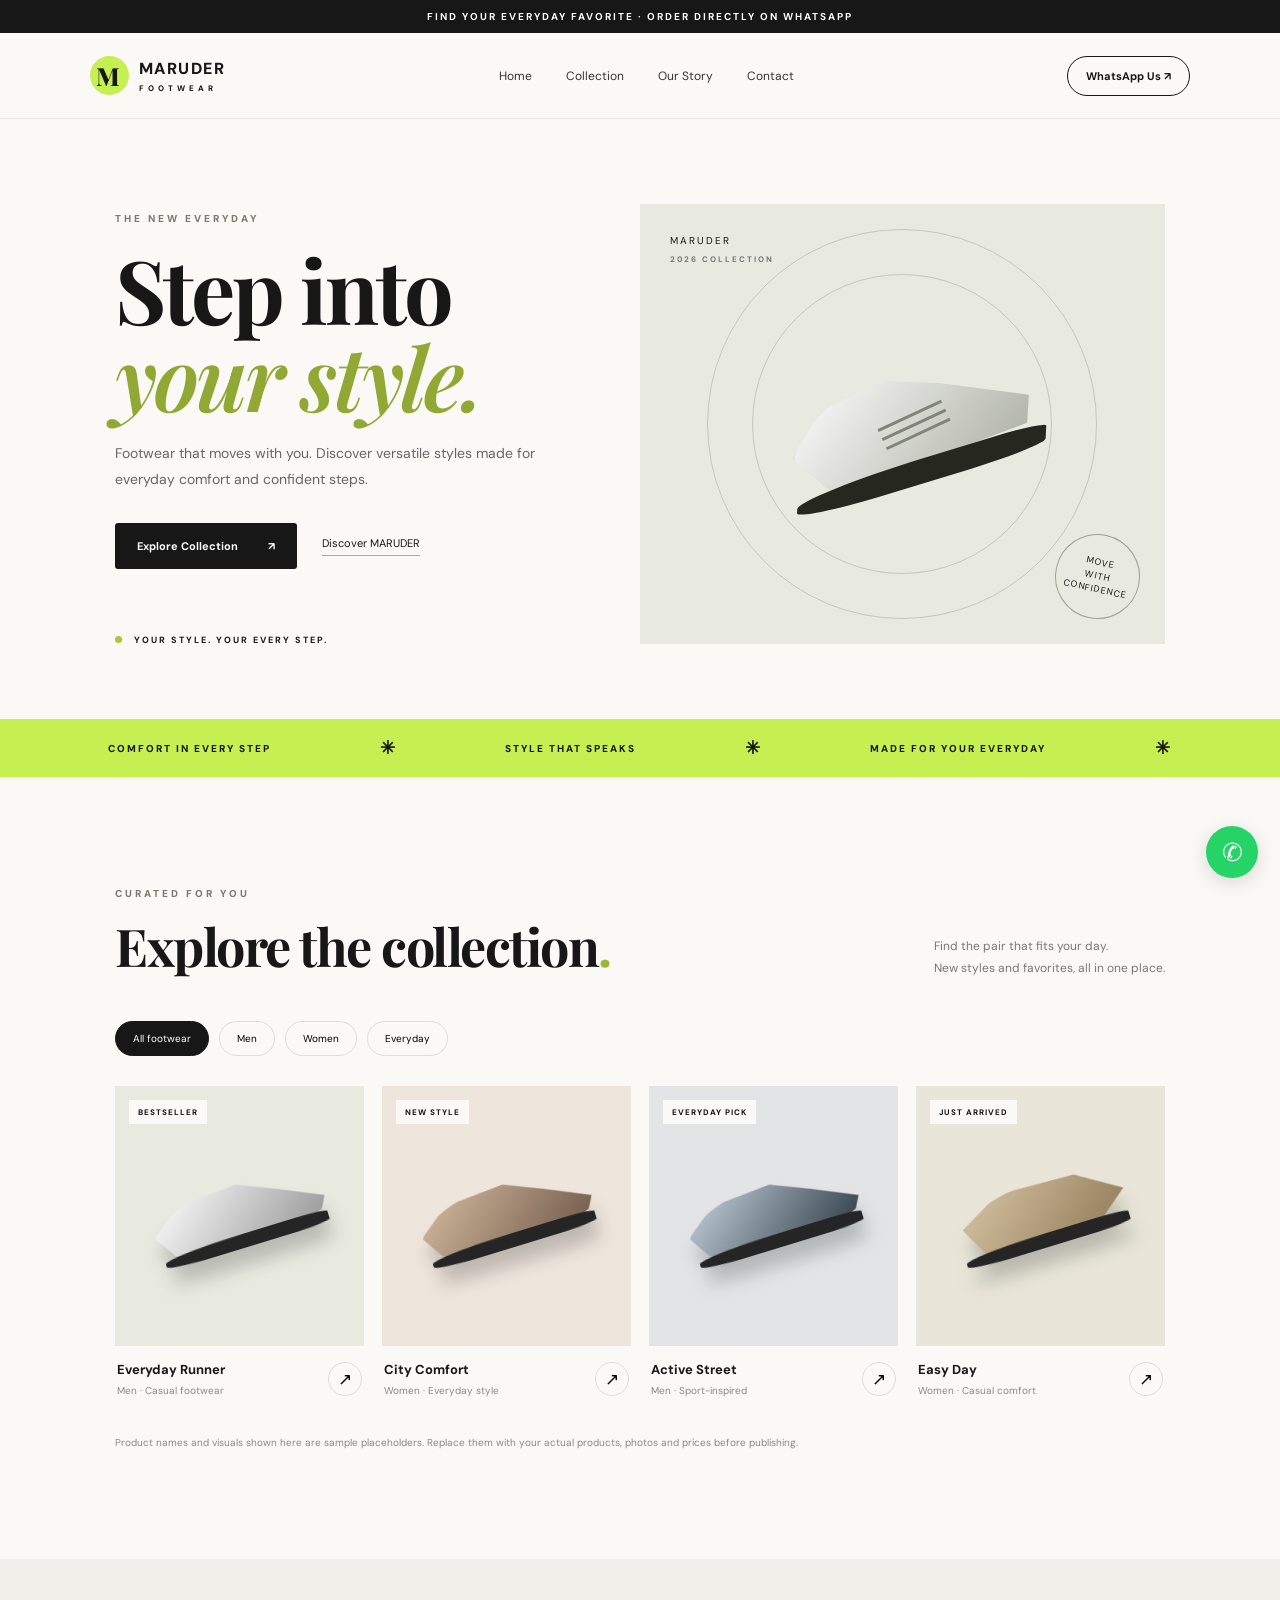
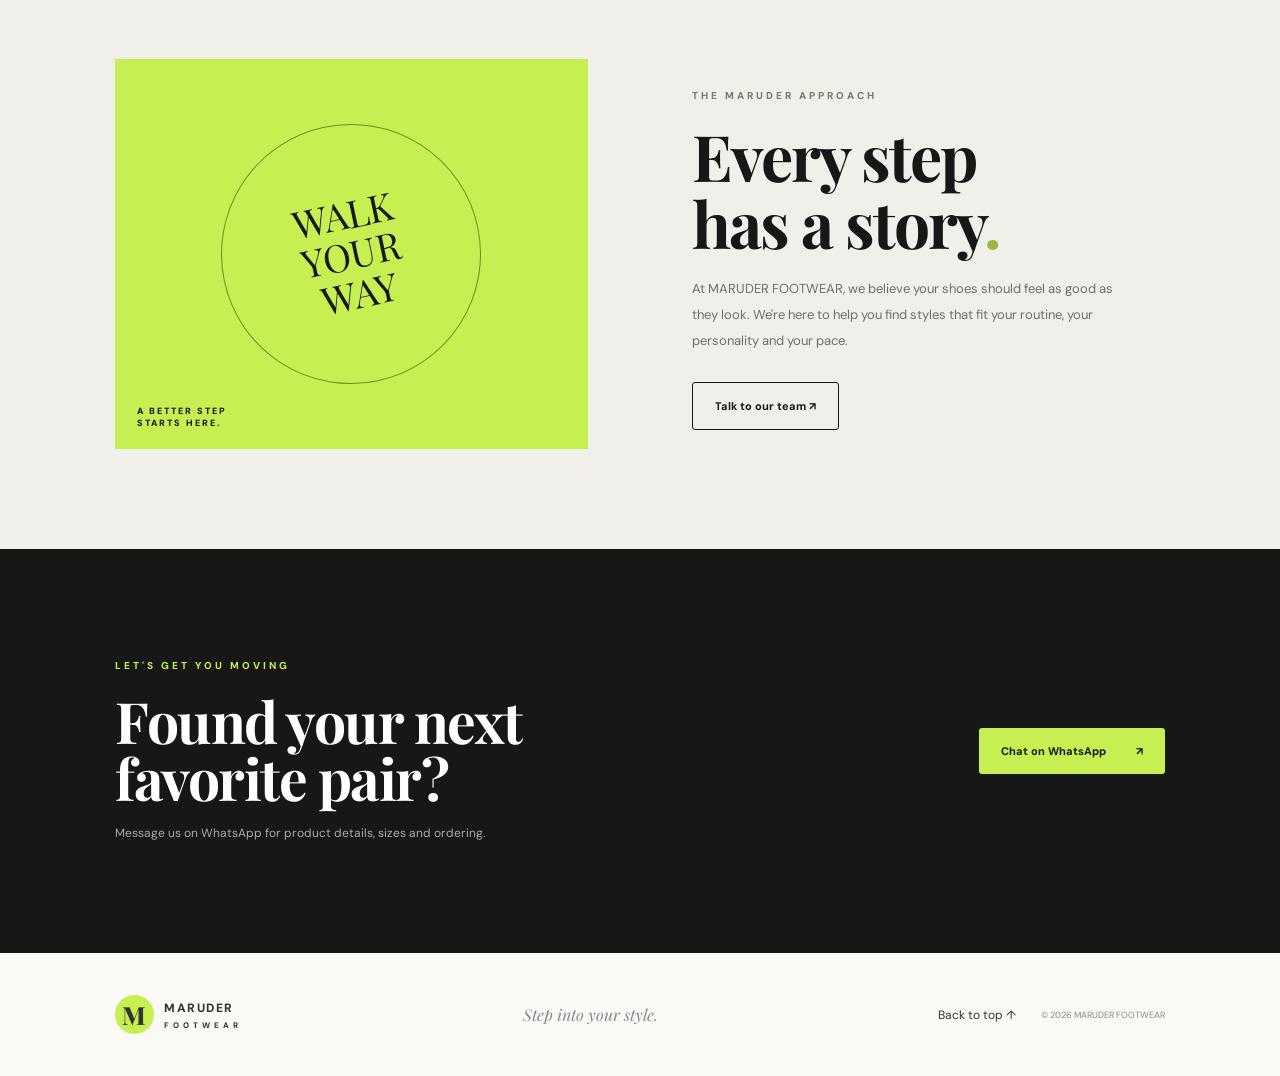
==== MARUDER-FOOTWEAR-WEBSITE (1)/MARUDER-FOOTWEAR-WEBSITE/index.html @ c2e56186 "Add files via upload" ====
<!DOCTYPE html>
<html lang="en">
<head>
  <meta charset="UTF-8">
  <meta name="viewport" content="width=device-width, initial-scale=1.0">
  <meta name="theme-color" content="#101010">
  <meta name="description" content="MARUDER FOOTWEAR — Everyday comfort, confident style. Explore our footwear collection and order on WhatsApp.">
  <title>MARUDER FOOTWEAR | Step Into Your Style</title>
  <link rel="preconnect" href="https://fonts.googleapis.com">
  <link rel="preconnect" href="https://fonts.gstatic.com" crossorigin>
  <link href="https://fonts.googleapis.com/css2?family=DM+Sans:wght@400;500;600;700;800&family=Playfair+Display:wght@600;700&display=swap" rel="stylesheet">
  <link rel="stylesheet" href="style.css">
</head>
<body>
  <div class="announcement">FIND YOUR EVERYDAY FAVORITE · ORDER DIRECTLY ON WHATSAPP</div>
  <header class="site-header">
    <a class="brand" href="#"><span class="brand-mark">M</span><span>MARUDER<small>FOOTWEAR</small></span></a>
    <button class="menu-toggle" id="menuToggle" aria-label="Open menu">☰</button>
    <nav id="nav">
      <a href="#home">Home</a><a href="#collection">Collection</a><a href="#about">Our Story</a><a href="#contact">Contact</a>
    </nav>
    <a class="header-cta" href="https://wa.me/916376004627" target="_blank" rel="noopener">WhatsApp Us ↗</a>
  </header>

  <main>
    <section class="hero" id="home">
      <div class="hero-copy">
        <p class="eyebrow">THE NEW EVERYDAY</p>
        <h1>Step into<br><em>your style.</em></h1>
        <p class="hero-text">Footwear that moves with you. Discover versatile styles made for everyday comfort and confident steps.</p>
        <div class="hero-actions"><a class="btn btn-dark" href="#collection">Explore Collection <span>↗</span></a><a class="text-link" href="#about">Discover MARUDER</a></div>
        <div class="hero-note"><span class="dot"></span> YOUR STYLE. YOUR EVERY STEP.</div>
      </div>
      <div class="hero-art">
        <div class="hero-orbit orbit-one"></div><div class="hero-orbit orbit-two"></div>
        <div class="hero-label">MARUDER<br><b>2026 COLLECTION</b></div>
        <div class="shoe-shape"><div class="shoe-upper"></div><div class="shoe-sole"></div><div class="shoe-detail"></div></div>
        <div class="hero-stamp">MOVE<br>WITH<br>CONFIDENCE</div>
      </div>
    </section>

    <section class="ticker"><span>COMFORT IN EVERY STEP</span><b>✳</b><span>STYLE THAT SPEAKS</span><b>✳</b><span>MADE FOR YOUR EVERYDAY</span><b>✳</b></section>

    <section class="collection section" id="collection">
      <div class="section-heading"><div><p class="eyebrow">CURATED FOR YOU</p><h2>Explore the collection<span>.</span></h2></div><p>Find the pair that fits your day.<br>New styles and favorites, all in one place.</p></div>
      <div class="filters" role="group" aria-label="Filter products">
        <button class="filter active" data-filter="all">All footwear</button>
        <button class="filter" data-filter="men">Men</button>
        <button class="filter" data-filter="women">Women</button>
        <button class="filter" data-filter="daily">Everyday</button>
      </div>
      <div class="product-grid" id="productGrid">
        <article class="product-card" data-category="men daily"><div class="product-image image-one"><span class="product-tag">BESTSELLER</span><div class="product-illustration sneaker"></div></div><div class="product-info"><div><h3>Everyday Runner</h3><p>Men · Casual footwear</p></div><button class="order-icon" data-product="Everyday Runner" aria-label="Order Everyday Runner">↗</button></div></article>
        <article class="product-card" data-category="women daily"><div class="product-image image-two"><span class="product-tag">NEW STYLE</span><div class="product-illustration slipon"></div></div><div class="product-info"><div><h3>City Comfort</h3><p>Women · Everyday style</p></div><button class="order-icon" data-product="City Comfort" aria-label="Order City Comfort">↗</button></div></article>
        <article class="product-card" data-category="men"><div class="product-image image-three"><span class="product-tag">EVERYDAY PICK</span><div class="product-illustration sport"></div></div><div class="product-info"><div><h3>Active Street</h3><p>Men · Sport-inspired</p></div><button class="order-icon" data-product="Active Street" aria-label="Order Active Street">↗</button></div></article>
        <article class="product-card" data-category="women"><div class="product-image image-four"><span class="product-tag">JUST ARRIVED</span><div class="product-illustration sandal"></div></div><div class="product-info"><div><h3>Easy Day</h3><p>Women · Casual comfort</p></div><button class="order-icon" data-product="Easy Day" aria-label="Order Easy Day">↗</button></div></article>
      </div>
      <p class="catalog-note">Product names and visuals shown here are sample placeholders. Replace them with your actual products, photos and prices before publishing.</p>
    </section>

    <section class="story section" id="about"><div class="story-visual"><div class="story-circle"><span>WALK<br>YOUR<br>WAY</span></div><div class="story-caption">A BETTER STEP<br>STARTS HERE.</div></div><div class="story-copy"><p class="eyebrow">THE MARUDER APPROACH</p><h2>Every step<br>has a story<span>.</span></h2><p>At MARUDER FOOTWEAR, we believe your shoes should feel as good as they look. We're here to help you find styles that fit your routine, your personality and your pace.</p><a class="btn btn-outline" href="https://wa.me/916376004627" target="_blank" rel="noopener">Talk to our team ↗</a></div></section>

    <section class="contact section" id="contact"><div><p class="eyebrow">LET'S GET YOU MOVING</p><h2>Found your next<br>favorite pair?</h2><p>Message us on WhatsApp for product details, sizes and ordering.</p></div><a class="btn btn-light" href="https://wa.me/916376004627?text=Hello%20MARUDER%20FOOTWEAR%2C%20I%20want%20to%20know%20about%20your%20collection." target="_blank" rel="noopener">Chat on WhatsApp <span>↗</span></a></section>
  </main>

  <footer class="footer"><a class="brand brand-footer" href="#"><span class="brand-mark">M</span><span>MARUDER<small>FOOTWEAR</small></span></a><p>Step into your style.</p><div><a href="#home">Back to top ↑</a><span>© <span id="year"></span> MARUDER FOOTWEAR</span></div></footer>
  <a class="floating-whatsapp" href="https://wa.me/916376004627" target="_blank" rel="noopener" aria-label="Chat on WhatsApp">✆</a>
  <script src="script.js"></script>
</body>
</html>
---- MARUDER-FOOTWEAR-WEBSITE (1)/MARUDER-FOOTWEAR-WEBSITE/style.css ----
*{box-sizing:border-box}html{scroll-behavior:smooth}body{margin:0;color:#171717;background:#faf9f6;font-family:"DM Sans",sans-serif}.announcement{background:#171717;color:#fff;text-align:center;padding:10px;font-size:10px;letter-spacing:2px;font-weight:700}.site-header{height:86px;padding:0 7%;display:flex;align-items:center;justify-content:space-between;background:#faf9f6;position:sticky;top:0;z-index:10;border-bottom:1px solid #e9e6df}.brand{display:flex;align-items:center;gap:10px;text-decoration:none;color:#171717;font-weight:800;letter-spacing:1.5px;font-size:16px}.brand small{display:block;font-size:8px;letter-spacing:4px;margin-top:4px}.brand-mark{display:grid;place-items:center;width:39px;height:39px;background:#c6ef52;border-radius:50%;font-family:"Playfair Display";font-size:25px}.site-header nav{display:flex;gap:34px}.site-header nav a,.footer a{font-size:12px;color:#343434;text-decoration:none}.site-header nav a:hover,.footer a:hover{color:#829c27}.header-cta{border:1px solid #171717;padding:12px 18px;border-radius:30px;color:#171717;text-decoration:none;font-size:11px;font-weight:700}.menu-toggle{display:none;background:none;border:0;font-size:24px}.hero{min-height:600px;padding:75px 9% 65px;display:grid;grid-template-columns:1fr 1fr;align-items:center;overflow:hidden}.eyebrow{font-size:10px;font-weight:800;letter-spacing:3px;color:#7a7a6b}.hero h1,.section h2,.contact h2{font-family:"Playfair Display",serif;font-size:clamp(54px,7vw,88px);line-height:.99;letter-spacing:-3px;margin:20px 0}.hero h1 em{color:#91a934;font-weight:600}.hero-text{max-width:420px;color:#666;font-size:14px;line-height:1.9}.hero-actions{display:flex;align-items:center;gap:25px;margin-top:30px}.btn{display:inline-flex;align-items:center;gap:30px;text-decoration:none;padding:16px 22px;border-radius:3px;font-size:11px;font-weight:700}.btn-dark{background:#171717;color:#fff}.btn-dark:hover{background:#52651c}.text-link{color:#171717;font-size:11px;text-decoration:none;border-bottom:1px solid #aaa;padding-bottom:5px}.hero-note{margin-top:65px;font-size:9px;letter-spacing:2px;font-weight:700}.dot{display:inline-block;width:7px;height:7px;background:#a4c83b;border-radius:50%;margin-right:8px}.hero-art{height:440px;background:#e8e9df;position:relative;display:grid;place-items:center;overflow:hidden}.hero-orbit{position:absolute;border:1px solid #c6c9b9;border-radius:50%;width:390px;height:390px}.orbit-two{width:300px;height:300px}.hero-label{position:absolute;top:28px;left:30px;font-size:10px;letter-spacing:2px;line-height:1.8}.hero-label b{font-size:8px;color:#777}.shoe-shape{position:relative;width:290px;height:145px;transform:rotate(-17deg);z-index:2}.shoe-upper{position:absolute;left:30px;top:15px;width:245px;height:105px;background:linear-gradient(145deg,#fff,#aeb1a5);border-radius:70% 35% 25% 25%;clip-path:polygon(0 55%,17% 20%,45% 10%,67% 28%,100% 63%,96% 88%,12% 100%);filter:drop-shadow(0 20px 12px #7778)}.shoe-sole{position:absolute;bottom:10px;left:20px;width:260px;height:24px;background:#262820;border-radius:50% 20% 30% 35%;transform:skewX(-20deg)}.shoe-detail{position:absolute;top:65px;left:120px;width:70px;height:3px;background:#818579;transform:rotate(-8deg);box-shadow:0 10px #818579,0 20px #818579}.hero-stamp{position:absolute;bottom:25px;right:25px;border:1px solid #9da28e;border-radius:50%;width:85px;height:85px;display:grid;place-content:center;text-align:center;font-size:9px;letter-spacing:1px;line-height:1.5;transform:rotate(12deg)}.ticker{background:#c6ef52;padding:17px 5%;display:flex;justify-content:space-around;gap:20px;align-items:center;font-size:10px;font-weight:800;letter-spacing:2px;flex-wrap:wrap}.ticker b{font-size:18px}.section{padding:100px 9%}.section-heading{display:flex;justify-content:space-between;align-items:end}.section h2,.contact h2{font-size:52px;letter-spacing:-1.5px}.section h2 span,.story-copy h2 span{color:#9bb83b}.section-heading>p{font-size:12px;line-height:1.8;color:#777}.filters{display:flex;gap:10px;margin:30px 0}.filter{border:1px solid #ddd;background:transparent;padding:10px 17px;border-radius:30px;font:inherit;font-size:10px;cursor:pointer}.filter.active,.filter:hover{background:#171717;color:white;border-color:#171717}.product-grid{display:grid;grid-template-columns:repeat(4,1fr);gap:18px}.product-card{min-width:0}.product-image{height:260px;position:relative;display:grid;place-items:center;overflow:hidden}.image-one{background:#e8e9df}.image-two{background:#eee5dc}.image-three{background:#e2e4e6}.image-four{background:#e9e6d9}.product-tag{position:absolute;top:14px;left:14px;background:#faf9f6;padding:7px 9px;font-size:8px;letter-spacing:1px;font-weight:800;z-index:2}.product-illustration{position:relative;width:175px;height:82px;transform:rotate(-17deg);filter:drop-shadow(0 17px 9px #0003)}.product-illustration:before{content:"";position:absolute;inset:5px 0 17px;background:linear-gradient(140deg,#fff,#999);border-radius:65% 30% 25% 25%;clip-path:polygon(0 55%,18% 15%,53% 8%,75% 35%,100% 68%,95% 95%,10% 100%)}.product-illustration:after{content:"";position:absolute;bottom:9px;left:3px;width:170px;height:14px;background:#252525;border-radius:50% 20% 25% 30%}.slipon:before{background:linear-gradient(140deg,#d5bba0,#735d4c)}.sport:before{background:linear-gradient(140deg,#c6d2db,#34424c)}.sandal:before{background:linear-gradient(140deg,#d8c6a5,#927c59);clip-path:polygon(5% 45%,30% 5%,75% 10%,100% 55%,85% 90%,15% 100%)}.product-info{display:flex;justify-content:space-between;align-items:center;padding:15px 2px}.product-info h3{font-size:13px;margin:0 0 6px}.product-info p{font-size:10px;color:#888;margin:0}.order-icon{border:1px solid #ddd;background:transparent;width:34px;height:34px;border-radius:50%;font-size:17px;cursor:pointer}.order-icon:hover{background:#c6ef52;border-color:#c6ef52}.catalog-note{font-size:10px;color:#888;margin-top:24px}.story{background:#f0efe9;display:grid;grid-template-columns:1fr 1fr;gap:10%;align-items:center}.story-visual{height:390px;background:#c6ef52;position:relative;display:grid;place-items:center;overflow:hidden}.story-circle{width:260px;height:260px;border:1px solid #718c22;border-radius:50%;display:grid;place-items:center;text-align:center;font-family:"Playfair Display";font-size:38px;line-height:1.05;transform:rotate(-12deg)}.story-caption{position:absolute;bottom:20px;left:22px;font-size:9px;letter-spacing:2px;font-weight:800}.story-copy h2{font-family:"Playfair Display";font-size:64px;line-height:1.05;letter-spacing:-2px;margin:20px 0}.story-copy>p:not(.eyebrow){font-size:13px;line-height:2;color:#6f6f68;max-width:440px;margin-bottom:28px}.btn-outline{border:1px solid #171717;color:#171717}.btn-outline:hover{background:#171717;color:white}.contact{background:#171717;color:white;display:flex;justify-content:space-between;align-items:center}.contact .eyebrow{color:#c6ef52}.contact h2{font-size:57px}.contact p:not(.eyebrow){color:#aaa;font-size:12px}.btn-light{background:#c6ef52;color:#171717}.footer{padding:35px 9%;display:flex;align-items:center;justify-content:space-between}.footer>p{font-family:"Playfair Display";font-style:italic;color:#888}.footer>div{display:flex;gap:25px;align-items:center}.footer>div span{font-size:9px;color:#888}.floating-whatsapp{position:fixed;right:22px;bottom:22px;width:52px;height:52px;border-radius:50%;background:#25d366;color:#fff;display:grid;place-items:center;text-decoration:none;font-size:25px;box-shadow:0 5px 20px #0002;z-index:8}@media(max-width:850px){.site-header{padding:0 5%}.site-header nav{gap:15px}.hero{padding:55px 6%;grid-template-columns:1fr 1fr}.hero-art{height:360px}.product-grid{grid-template-columns:repeat(2,1fr)}.section{padding:75px 6%}.story{gap:5%}.story-visual{height:330px}}@media(max-width:620px){.announcement{font-size:8px}.site-header{height:70px}.menu-toggle{display:block;margin-left:auto;margin-right:15px}.site-header nav{display:none;position:absolute;top:70px;left:0;right:0;background:#faf9f6;padding:22px;flex-direction:column;border-bottom:1px solid #ddd}.site-header nav.open{display:flex}.header-cta{font-size:9px;padding:10px}.hero{grid-template-columns:1fr;padding:55px 7% 35px;gap:35px}.hero h1{font-size:65px}.hero-art{height:320px}.hero-note{margin-top:35px}.ticker{font-size:8px}.section{padding:65px 7%}.section-heading{display:block}.section-heading>p{margin-top:15px}.section h2{font-size:42px}.filters{overflow:auto;padding-bottom:5px}.filter{white-space:nowrap}.product-grid{gap:12px}.product-image{height:190px}.product-illustration{transform:scale(.8) rotate(-17deg)}.story{grid-template-columns:1fr;gap:35px}.story-visual{height:300px}.story-copy h2{font-size:55px}.contact{display:block}.contact h2{font-size:48px}.contact .btn{margin-top:20px}.footer{padding:30px 7%;flex-wrap:wrap;gap:15px}.footer>p{display:none}.footer>div{width:100%;justify-content:space-between}.brand{font-size:13px}}
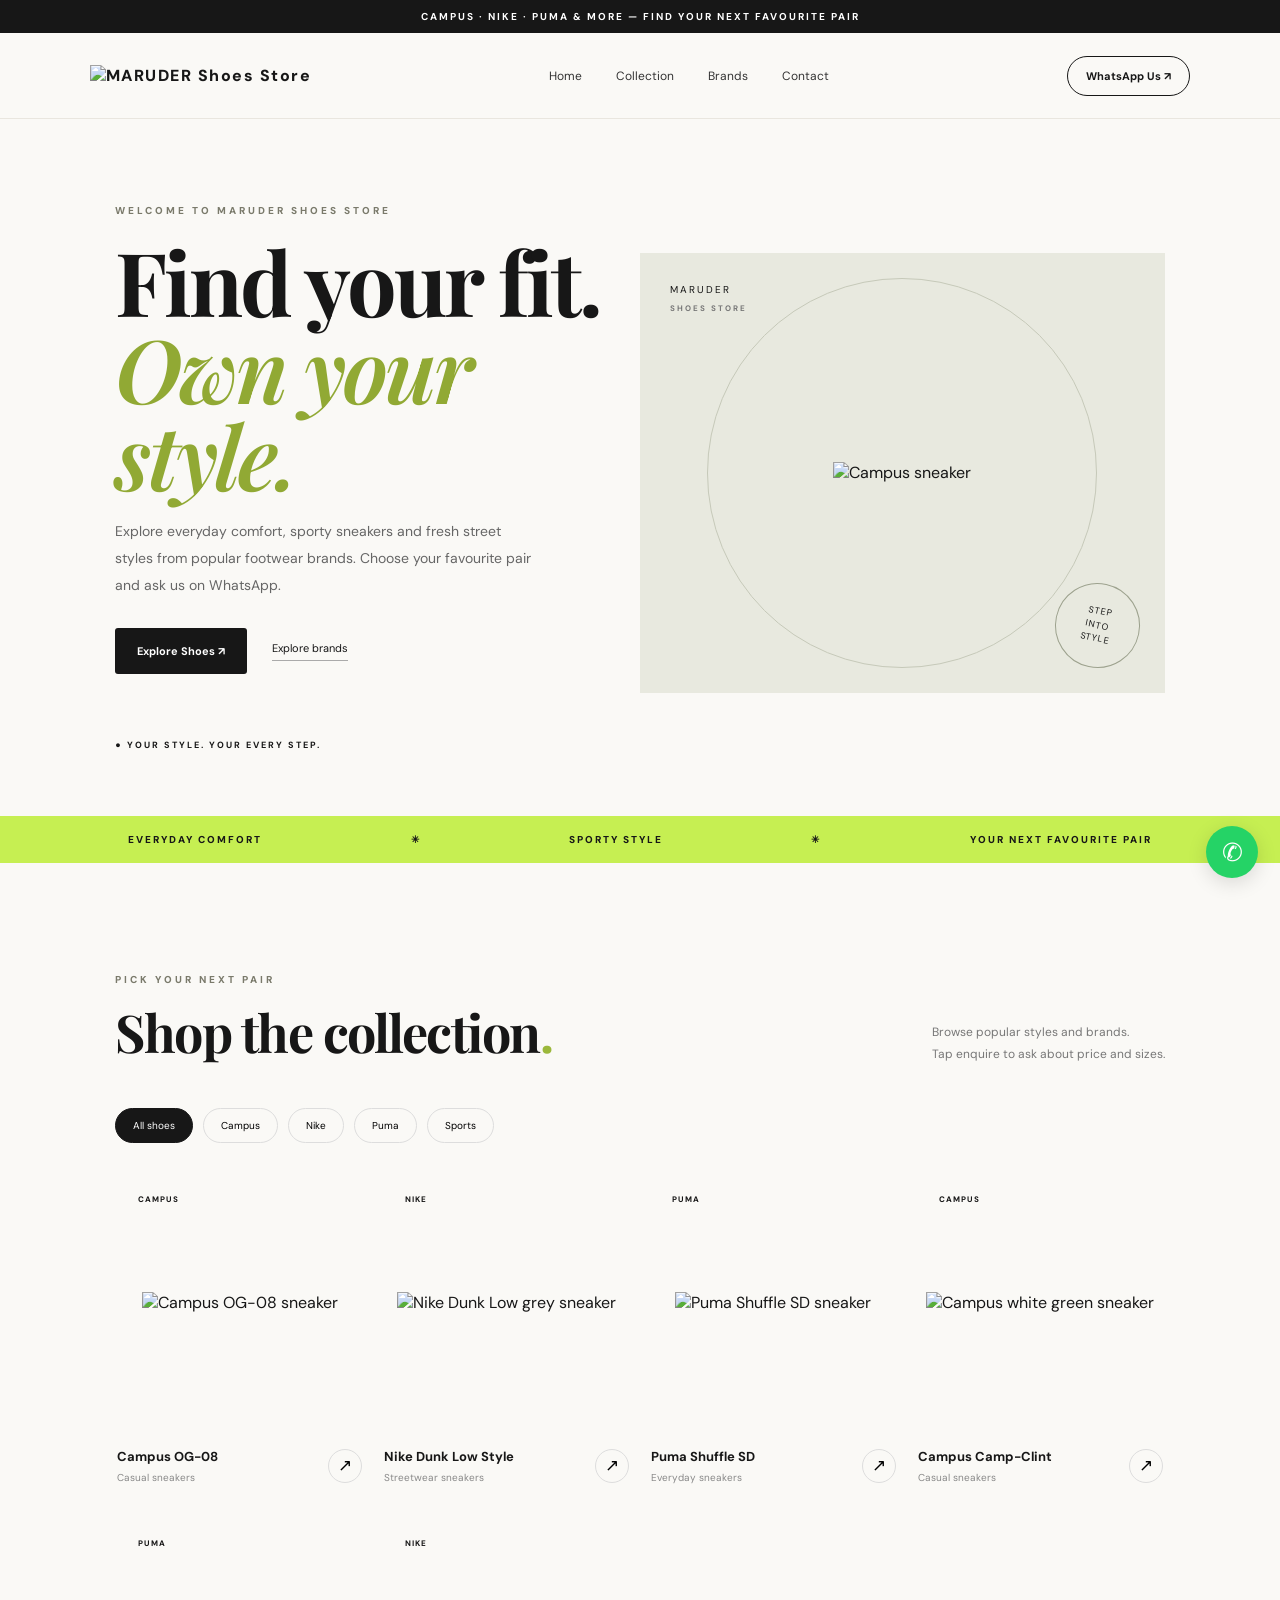
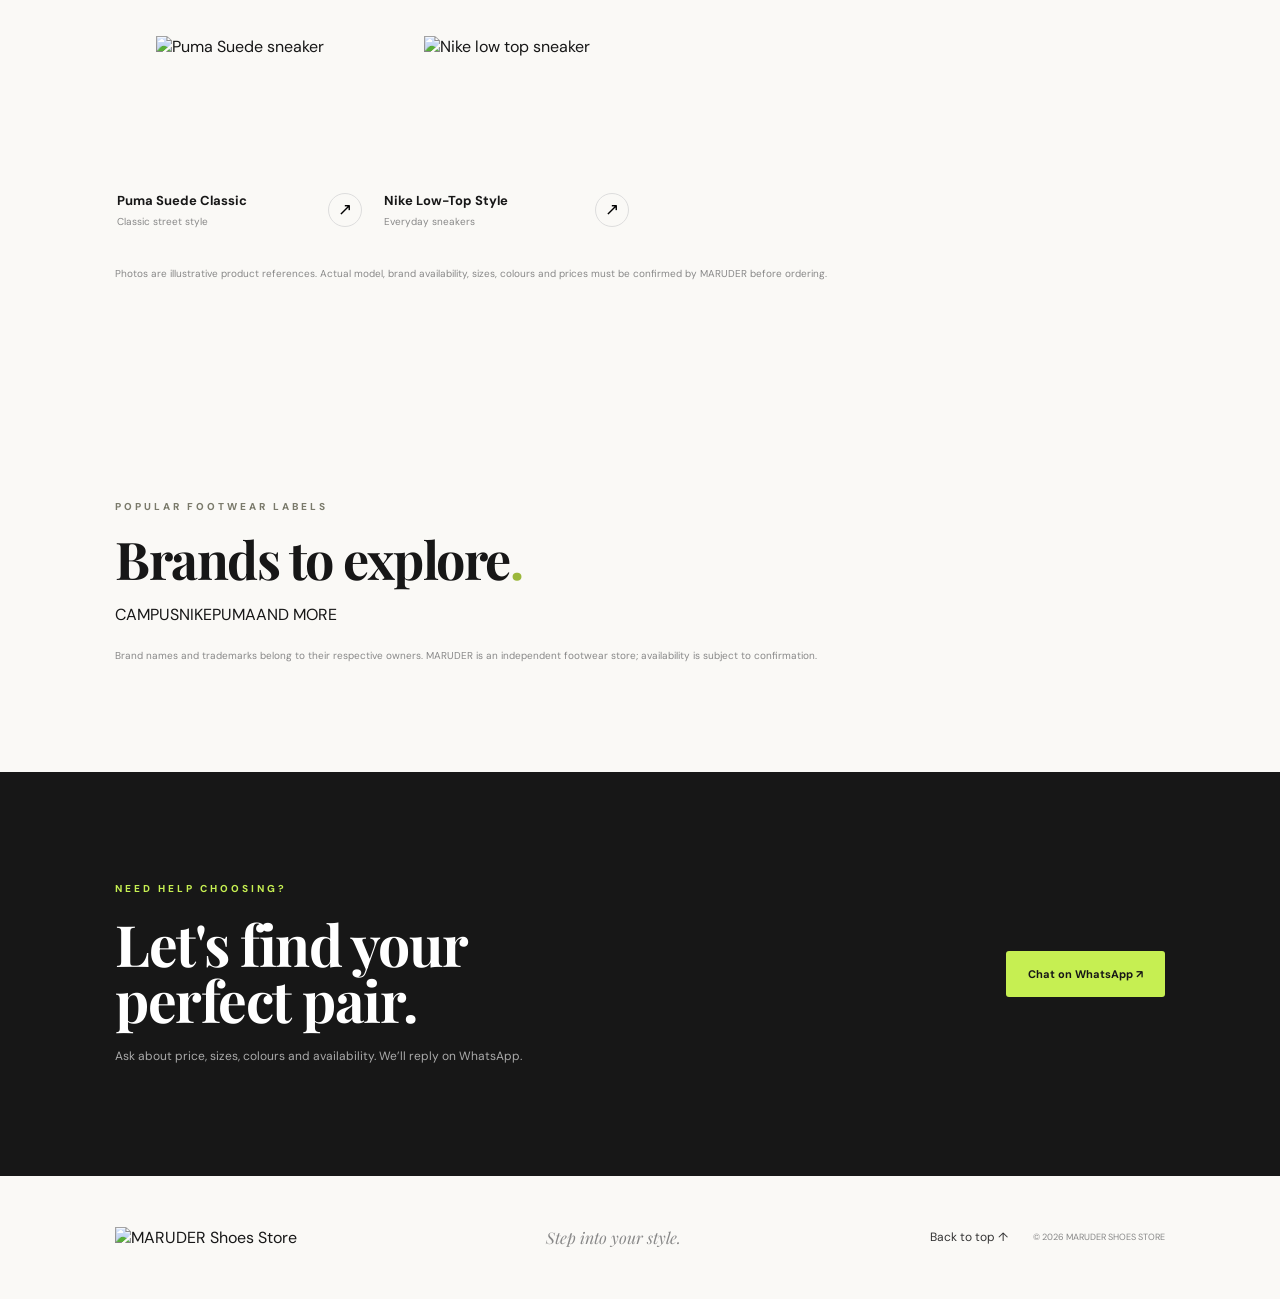
==== commit 706fb829: "Update MARUDER website with supplied logo branding and shoe catalogue" ====
--- a/MARUDER-FOOTWEAR-WEBSITE (1)/MARUDER-FOOTWEAR-WEBSITE/index.html
+++ b/MARUDER-FOOTWEAR-WEBSITE (1)/MARUDER-FOOTWEAR-WEBSITE/index.html
@@ -1,70 +1,38 @@
 <!DOCTYPE html>
 <html lang="en">
 <head>
-  <meta charset="UTF-8">
-  <meta name="viewport" content="width=device-width, initial-scale=1.0">
-  <meta name="theme-color" content="#101010">
-  <meta name="description" content="MARUDER FOOTWEAR — Everyday comfort, confident style. Explore our footwear collection and order on WhatsApp.">
-  <title>MARUDER FOOTWEAR | Step Into Your Style</title>
-  <link rel="preconnect" href="https://fonts.googleapis.com">
-  <link rel="preconnect" href="https://fonts.gstatic.com" crossorigin>
-  <link href="https://fonts.googleapis.com/css2?family=DM+Sans:wght@400;500;600;700;800&family=Playfair+Display:wght@600;700&display=swap" rel="stylesheet">
-  <link rel="stylesheet" href="style.css">
+<meta charset="UTF-8"><meta name="viewport" content="width=device-width, initial-scale=1">
+<meta name="theme-color" content="#111"><meta name="description" content="MARUDER Shoes Store — explore footwear styles and enquire on WhatsApp.">
+<title>MARUDER Shoes Store | Step Into Your Style</title>
+<link rel="preconnect" href="https://fonts.googleapis.com"><link rel="preconnect" href="https://fonts.gstatic.com" crossorigin>
+<link href="https://fonts.googleapis.com/css2?family=DM+Sans:wght@400;500;600;700;800&family=Playfair+Display:wght@600;700&display=swap" rel="stylesheet">
+<link rel="stylesheet" href="style.css">
 </head>
 <body>
-  <div class="announcement">FIND YOUR EVERYDAY FAVORITE · ORDER DIRECTLY ON WHATSAPP</div>
-  <header class="site-header">
-    <a class="brand" href="#"><span class="brand-mark">M</span><span>MARUDER<small>FOOTWEAR</small></span></a>
-    <button class="menu-toggle" id="menuToggle" aria-label="Open menu">☰</button>
-    <nav id="nav">
-      <a href="#home">Home</a><a href="#collection">Collection</a><a href="#about">Our Story</a><a href="#contact">Contact</a>
-    </nav>
-    <a class="header-cta" href="https://wa.me/916376004627" target="_blank" rel="noopener">WhatsApp Us ↗</a>
-  </header>
-
-  <main>
-    <section class="hero" id="home">
-      <div class="hero-copy">
-        <p class="eyebrow">THE NEW EVERYDAY</p>
-        <h1>Step into<br><em>your style.</em></h1>
-        <p class="hero-text">Footwear that moves with you. Discover versatile styles made for everyday comfort and confident steps.</p>
-        <div class="hero-actions"><a class="btn btn-dark" href="#collection">Explore Collection <span>↗</span></a><a class="text-link" href="#about">Discover MARUDER</a></div>
-        <div class="hero-note"><span class="dot"></span> YOUR STYLE. YOUR EVERY STEP.</div>
-      </div>
-      <div class="hero-art">
-        <div class="hero-orbit orbit-one"></div><div class="hero-orbit orbit-two"></div>
-        <div class="hero-label">MARUDER<br><b>2026 COLLECTION</b></div>
-        <div class="shoe-shape"><div class="shoe-upper"></div><div class="shoe-sole"></div><div class="shoe-detail"></div></div>
-        <div class="hero-stamp">MOVE<br>WITH<br>CONFIDENCE</div>
-      </div>
-    </section>
-
-    <section class="ticker"><span>COMFORT IN EVERY STEP</span><b>✳</b><span>STYLE THAT SPEAKS</span><b>✳</b><span>MADE FOR YOUR EVERYDAY</span><b>✳</b></section>
-
-    <section class="collection section" id="collection">
-      <div class="section-heading"><div><p class="eyebrow">CURATED FOR YOU</p><h2>Explore the collection<span>.</span></h2></div><p>Find the pair that fits your day.<br>New styles and favorites, all in one place.</p></div>
-      <div class="filters" role="group" aria-label="Filter products">
-        <button class="filter active" data-filter="all">All footwear</button>
-        <button class="filter" data-filter="men">Men</button>
-        <button class="filter" data-filter="women">Women</button>
-        <button class="filter" data-filter="daily">Everyday</button>
-      </div>
-      <div class="product-grid" id="productGrid">
-        <article class="product-card" data-category="men daily"><div class="product-image image-one"><span class="product-tag">BESTSELLER</span><div class="product-illustration sneaker"></div></div><div class="product-info"><div><h3>Everyday Runner</h3><p>Men · Casual footwear</p></div><button class="order-icon" data-product="Everyday Runner" aria-label="Order Everyday Runner">↗</button></div></article>
-        <article class="product-card" data-category="women daily"><div class="product-image image-two"><span class="product-tag">NEW STYLE</span><div class="product-illustration slipon"></div></div><div class="product-info"><div><h3>City Comfort</h3><p>Women · Everyday style</p></div><button class="order-icon" data-product="City Comfort" aria-label="Order City Comfort">↗</button></div></article>
-        <article class="product-card" data-category="men"><div class="product-image image-three"><span class="product-tag">EVERYDAY PICK</span><div class="product-illustration sport"></div></div><div class="product-info"><div><h3>Active Street</h3><p>Men · Sport-inspired</p></div><button class="order-icon" data-product="Active Street" aria-label="Order Active Street">↗</button></div></article>
-        <article class="product-card" data-category="women"><div class="product-image image-four"><span class="product-tag">JUST ARRIVED</span><div class="product-illustration sandal"></div></div><div class="product-info"><div><h3>Easy Day</h3><p>Women · Casual comfort</p></div><button class="order-icon" data-product="Easy Day" aria-label="Order Easy Day">↗</button></div></article>
-      </div>
-      <p class="catalog-note">Product names and visuals shown here are sample placeholders. Replace them with your actual products, photos and prices before publishing.</p>
-    </section>
-
-    <section class="story section" id="about"><div class="story-visual"><div class="story-circle"><span>WALK<br>YOUR<br>WAY</span></div><div class="story-caption">A BETTER STEP<br>STARTS HERE.</div></div><div class="story-copy"><p class="eyebrow">THE MARUDER APPROACH</p><h2>Every step<br>has a story<span>.</span></h2><p>At MARUDER FOOTWEAR, we believe your shoes should feel as good as they look. We're here to help you find styles that fit your routine, your personality and your pace.</p><a class="btn btn-outline" href="https://wa.me/916376004627" target="_blank" rel="noopener">Talk to our team ↗</a></div></section>
-
-    <section class="contact section" id="contact"><div><p class="eyebrow">LET'S GET YOU MOVING</p><h2>Found your next<br>favorite pair?</h2><p>Message us on WhatsApp for product details, sizes and ordering.</p></div><a class="btn btn-light" href="https://wa.me/916376004627?text=Hello%20MARUDER%20FOOTWEAR%2C%20I%20want%20to%20know%20about%20your%20collection." target="_blank" rel="noopener">Chat on WhatsApp <span>↗</span></a></section>
-  </main>
-
-  <footer class="footer"><a class="brand brand-footer" href="#"><span class="brand-mark">M</span><span>MARUDER<small>FOOTWEAR</small></span></a><p>Step into your style.</p><div><a href="#home">Back to top ↑</a><span>© <span id="year"></span> MARUDER FOOTWEAR</span></div></footer>
-  <a class="floating-whatsapp" href="https://wa.me/916376004627" target="_blank" rel="noopener" aria-label="Chat on WhatsApp">✆</a>
-  <script src="script.js"></script>
-</body>
-</html>+<div class="announcement">CAMPUS · NIKE · PUMA & MORE — FIND YOUR NEXT FAVOURITE PAIR</div>
+<header class="site-header"><a class="brand" href="#home"><img src="assets/maruder-logo.svg" alt="MARUDER Shoes Store"></a>
+<button class="menu-toggle" id="menuToggle" aria-label="Open menu">☰</button>
+<nav id="nav"><a href="#home">Home</a><a href="#collection">Collection</a><a href="#brands">Brands</a><a href="#contact">Contact</a></nav>
+<a class="header-cta" href="#" data-whatsapp-general>WhatsApp Us ↗</a></header>
+<main>
+<section class="hero" id="home"><div class="hero-copy"><p class="eyebrow">WELCOME TO MARUDER SHOES STORE</p><h1>Find your fit.<br><em>Own your style.</em></h1>
+<p class="hero-text">Explore everyday comfort, sporty sneakers and fresh street styles from popular footwear brands. Choose your favourite pair and ask us on WhatsApp.</p>
+<div class="hero-actions"><a class="btn btn-dark" href="#collection">Explore Shoes ↗</a><a class="text-link" href="#brands">Explore brands</a></div><div class="hero-note">● YOUR STYLE. YOUR EVERY STEP.</div></div>
+<div class="hero-art"><div class="hero-orbit"></div><img class="hero-shoe" src="https://www.campusshoes.com/cdn/shop/files/OG-08_OG-08_WHT-L.GRY_2_1200x1200.jpg?v=1757479590" alt="Campus sneaker"><div class="hero-label">MARUDER<br><b>SHOES STORE</b></div><div class="hero-stamp">STEP<br>INTO<br>STYLE</div></div></section>
+<div class="ticker"><span>EVERYDAY COMFORT</span> ✳ <span>SPORTY STYLE</span> ✳ <span>YOUR NEXT FAVOURITE PAIR</span></div>
+<section class="section collection" id="collection"><div class="section-heading"><div><p class="eyebrow">PICK YOUR NEXT PAIR</p><h2>Shop the collection<span>.</span></h2></div><p>Browse popular styles and brands.<br>Tap enquire to ask about price and sizes.</p></div>
+<div class="filters"><button class="filter active" data-filter="all">All shoes</button><button class="filter" data-filter="campus">Campus</button><button class="filter" data-filter="nike">Nike</button><button class="filter" data-filter="puma">Puma</button><button class="filter" data-filter="sports">Sports</button></div>
+<div class="product-grid">
+<article class="product-card" data-category="campus sports"><div class="product-image"><span class="product-tag">CAMPUS</span><img src="https://www.campusshoes.com/cdn/shop/files/OG-08_OG-08_WHT-L.GRY_2_1200x1200.jpg?v=1757479590" alt="Campus OG-08 sneaker" loading="lazy"></div><div class="product-info"><div><h3>Campus OG-08</h3><p>Casual sneakers</p></div><button class="order-icon" data-product="Campus OG-08">↗</button></div></article>
+<article class="product-card" data-category="nike sports"><div class="product-image"><span class="product-tag">NIKE</span><img src="https://sneak.fi/cdn/shop/files/sneak-nike-dunk-low-grey-fog-jalassa.webp?v=1742683756&width=1080" alt="Nike Dunk Low grey sneaker" loading="lazy"></div><div class="product-info"><div><h3>Nike Dunk Low Style</h3><p>Streetwear sneakers</p></div><button class="order-icon" data-product="Nike Dunk Low Style">↗</button></div></article>
+<article class="product-card" data-category="puma sports"><div class="product-image"><span class="product-tag">PUMA</span><img src="https://www.manelsanchez.com/uploads/media/images/puma-shuffle-sd-varsity-green-1.jpg" alt="Puma Shuffle SD sneaker" loading="lazy"></div><div class="product-info"><div><h3>Puma Shuffle SD</h3><p>Everyday sneakers</p></div><button class="order-icon" data-product="Puma Shuffle SD">↗</button></div></article>
+<article class="product-card" data-category="campus"><div class="product-image"><span class="product-tag">CAMPUS</span><img src="https://www.campusshoes.com/cdn/shop/files/CAMP_CLINT_WHT_GRNG8_3_3ff3eec1-906a-4782-958d-c46740344191.jpg?v=1757479645" alt="Campus white green sneaker" loading="lazy"></div><div class="product-info"><div><h3>Campus Camp-Clint</h3><p>Casual sneakers</p></div><button class="order-icon" data-product="Campus Camp-Clint">↗</button></div></article>
+<article class="product-card" data-category="puma"><div class="product-image"><span class="product-tag">PUMA</span><img src="https://static.ftshp.digital/img/p/1/8/6/3/6/2/5/1863625.jpg" alt="Puma Suede sneaker" loading="lazy"></div><div class="product-info"><div><h3>Puma Suede Classic</h3><p>Classic street style</p></div><button class="order-icon" data-product="Puma Suede Classic">↗</button></div></article>
+<article class="product-card" data-category="nike"><div class="product-image"><span class="product-tag">NIKE</span><img src="https://product-media.cdn.t1.com/product-channel/12476/2025/7/10/3ecc345768b094496d0c603ac8b8e0b8.jpeg" alt="Nike low top sneaker" loading="lazy"></div><div class="product-info"><div><h3>Nike Low-Top Style</h3><p>Everyday sneakers</p></div><button class="order-icon" data-product="Nike Low-Top Style">↗</button></div></article>
+</div><p class="catalog-note">Photos are illustrative product references. Actual model, brand availability, sizes, colours and prices must be confirmed by MARUDER before ordering.</p></section>
+<section class="section brands" id="brands"><p class="eyebrow">POPULAR FOOTWEAR LABELS</p><h2>Brands to explore<span>.</span></h2><div class="brand-list"><span>CAMPUS</span><span>NIKE</span><span>PUMA</span><span>AND MORE</span></div><p class="catalog-note">Brand names and trademarks belong to their respective owners. MARUDER is an independent footwear store; availability is subject to confirmation.</p></section>
+<section class="section contact" id="contact"><div><p class="eyebrow">NEED HELP CHOOSING?</p><h2>Let's find your<br>perfect pair.</h2><p>Ask about price, sizes, colours and availability. We’ll reply on WhatsApp.</p></div><a class="btn btn-light" href="#" data-whatsapp-general>Chat on WhatsApp ↗</a></section>
+</main>
+<footer class="footer"><img src="assets/maruder-logo.svg" alt="MARUDER Shoes Store"><p>Step into your style.</p><div><a href="#home">Back to top ↑</a><span>© <span id="year"></span> MARUDER SHOES STORE</span></div></footer>
+<a class="floating-whatsapp" href="#" data-whatsapp-general aria-label="Chat on WhatsApp">✆</a>
+<script src="script.js"></script></body></html>
